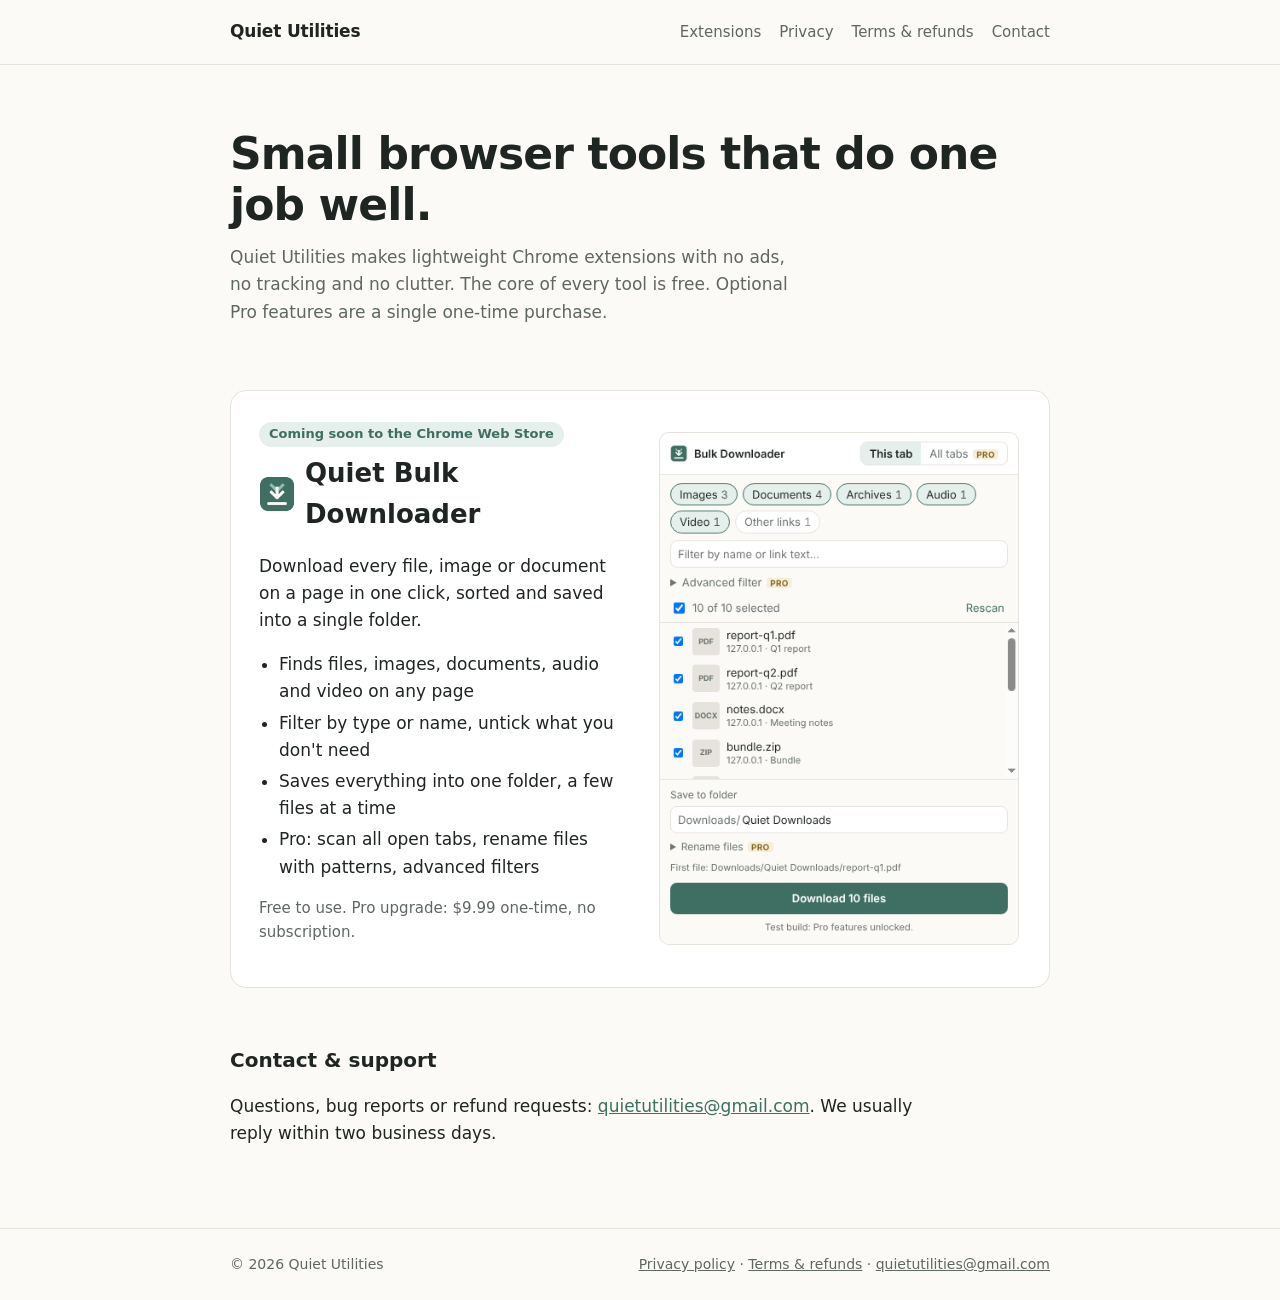
==== index.html @ 8c0a15ec "Add Quiet Utilities website: home, privacy policy, terms and refunds Co-Authored-By: Claude Opus 5.5" ====
<!doctype html>
<html lang="en">
<head>
  <meta charset="utf-8">
  <meta name="viewport" content="width=device-width, initial-scale=1">
  <title>Quiet Utilities</title>
  <meta name="description" content="Quiet Utilities makes small, focused browser extensions that do one job well.">
  <link rel="icon" href="favicon.png">
  <link rel="stylesheet" href="style.css">
</head>
<body>
  <header class="site"><div class="wrap">
    <a class="logo" href="./">Quiet Utilities</a>
    <nav><a href="#extensions">Extensions</a><a href="privacy.html">Privacy</a><a href="terms.html">Terms &amp; refunds</a><a href="#contact">Contact</a></nav>
  </div></header>

  <main class="wrap">
    <section class="hero">
      <h1>Small browser tools that do one job well.</h1>
      <p>Quiet Utilities makes lightweight Chrome extensions with no ads, no tracking and no clutter. The core of every tool is free. Optional Pro features are a single one-time purchase.</p>
    </section>

    <section id="extensions" class="product">
      <div>
        <span class="tag">Coming soon to the Chrome Web Store</span>
        <h2><img src="bulk-downloader-icon.png" alt="">Quiet Bulk Downloader</h2>
        <p>Download every file, image or document on a page in one click, sorted and saved into a single folder.</p>
        <ul class="features">
          <li>Finds files, images, documents, audio and video on any page</li>
          <li>Filter by type or name, untick what you don't need</li>
          <li>Saves everything into one folder, a few files at a time</li>
          <li>Pro: scan all open tabs, rename files with patterns, advanced filters</li>
        </ul>
        <p class="price">Free to use. Pro upgrade: $9.99 one-time, no subscription.</p>
      </div>
      <img class="shot" src="bulk-downloader-preview.png" alt="Quiet Bulk Downloader showing a list of files found on a page">
    </section>

    <section id="contact" class="doc" style="padding-top:0">
      <h2>Contact &amp; support</h2>
      <p>Questions, bug reports or refund requests: <a href="mailto:quietutilities@gmail.com">quietutilities@gmail.com</a>. We usually reply within two business days.</p>
    </section>
  </main>

  <footer><div class="wrap">
    <span>© 2026 Quiet Utilities</span>
    <span><a href="privacy.html">Privacy policy</a> · <a href="terms.html">Terms &amp; refunds</a> · <a href="mailto:quietutilities@gmail.com">quietutilities@gmail.com</a></span>
  </div></footer>
</body>
</html>
---- style.css ----
:root {
  --bg: #fbfaf7; --panel: #ffffff; --ink: #1f2522; --muted: #5f6763; --line: #e6e3dc;
  --accent: #3f6f62; --accent-soft: #e5efeb;
}
@media (prefers-color-scheme: dark) {
  :root { --bg: #151816; --panel: #1d211f; --ink: #e8ece9; --muted: #a2aba6; --line: #2d3330; --accent: #86bdad; --accent-soft: #22302b; }
}
* { box-sizing: border-box; }
body { margin: 0; background: var(--bg); color: var(--ink); font: 17px/1.6 system-ui, -apple-system, "Segoe UI", Roboto, sans-serif; }
a { color: var(--accent); }
.wrap { max-width: 860px; margin: 0 auto; padding: 0 20px; }
header.site { border-bottom: 1px solid var(--line); }
header.site .wrap { display: flex; align-items: center; justify-content: space-between; height: 64px; }
.logo { font-weight: 700; letter-spacing: -.01em; text-decoration: none; color: var(--ink); }
nav a { color: var(--muted); text-decoration: none; margin-left: 18px; font-size: 15px; }
nav a:hover { color: var(--ink); }
.hero { padding: 64px 0 40px; }
.hero h1 { font-size: clamp(30px, 5vw, 44px); line-height: 1.15; letter-spacing: -.02em; margin: 0 0 14px; }
.hero p { color: var(--muted); max-width: 560px; margin: 0; }
.product { display: grid; grid-template-columns: 1fr 1fr; gap: 32px; align-items: center; background: var(--panel); border: 1px solid var(--line); border-radius: 16px; padding: 28px; margin: 24px 0 56px; }
.product img.shot { width: 100%; max-width: 360px; border-radius: 10px; border: 1px solid var(--line); justify-self: center; }
.product h2 { margin: 6px 0 8px; font-size: 26px; display: flex; align-items: center; gap: 10px; }
.product h2 img { width: 36px; height: 36px; border-radius: 8px; }
.tag { display: inline-block; font-size: 13px; font-weight: 600; color: var(--accent); background: var(--accent-soft); border-radius: 999px; padding: 2px 10px; }
ul.features { padding-left: 20px; margin: 12px 0; }
ul.features li { margin: 4px 0; }
.price { color: var(--muted); font-size: 15px; }
section.doc { padding: 48px 0 64px; max-width: 700px; }
section.doc h1 { font-size: 34px; letter-spacing: -.02em; margin: 0 0 6px; }
section.doc .updated { color: var(--muted); margin: 0 0 28px; font-size: 15px; }
section.doc h2 { font-size: 20px; margin: 32px 0 6px; }
footer { border-top: 1px solid var(--line); color: var(--muted); font-size: 14px; }
footer .wrap { padding: 24px 20px; display: flex; flex-wrap: wrap; gap: 8px 20px; justify-content: space-between; }
footer a { color: var(--muted); }
@media (max-width: 680px) {
  .product { grid-template-columns: 1fr; padding: 20px; }
  nav a { margin-left: 12px; }
}
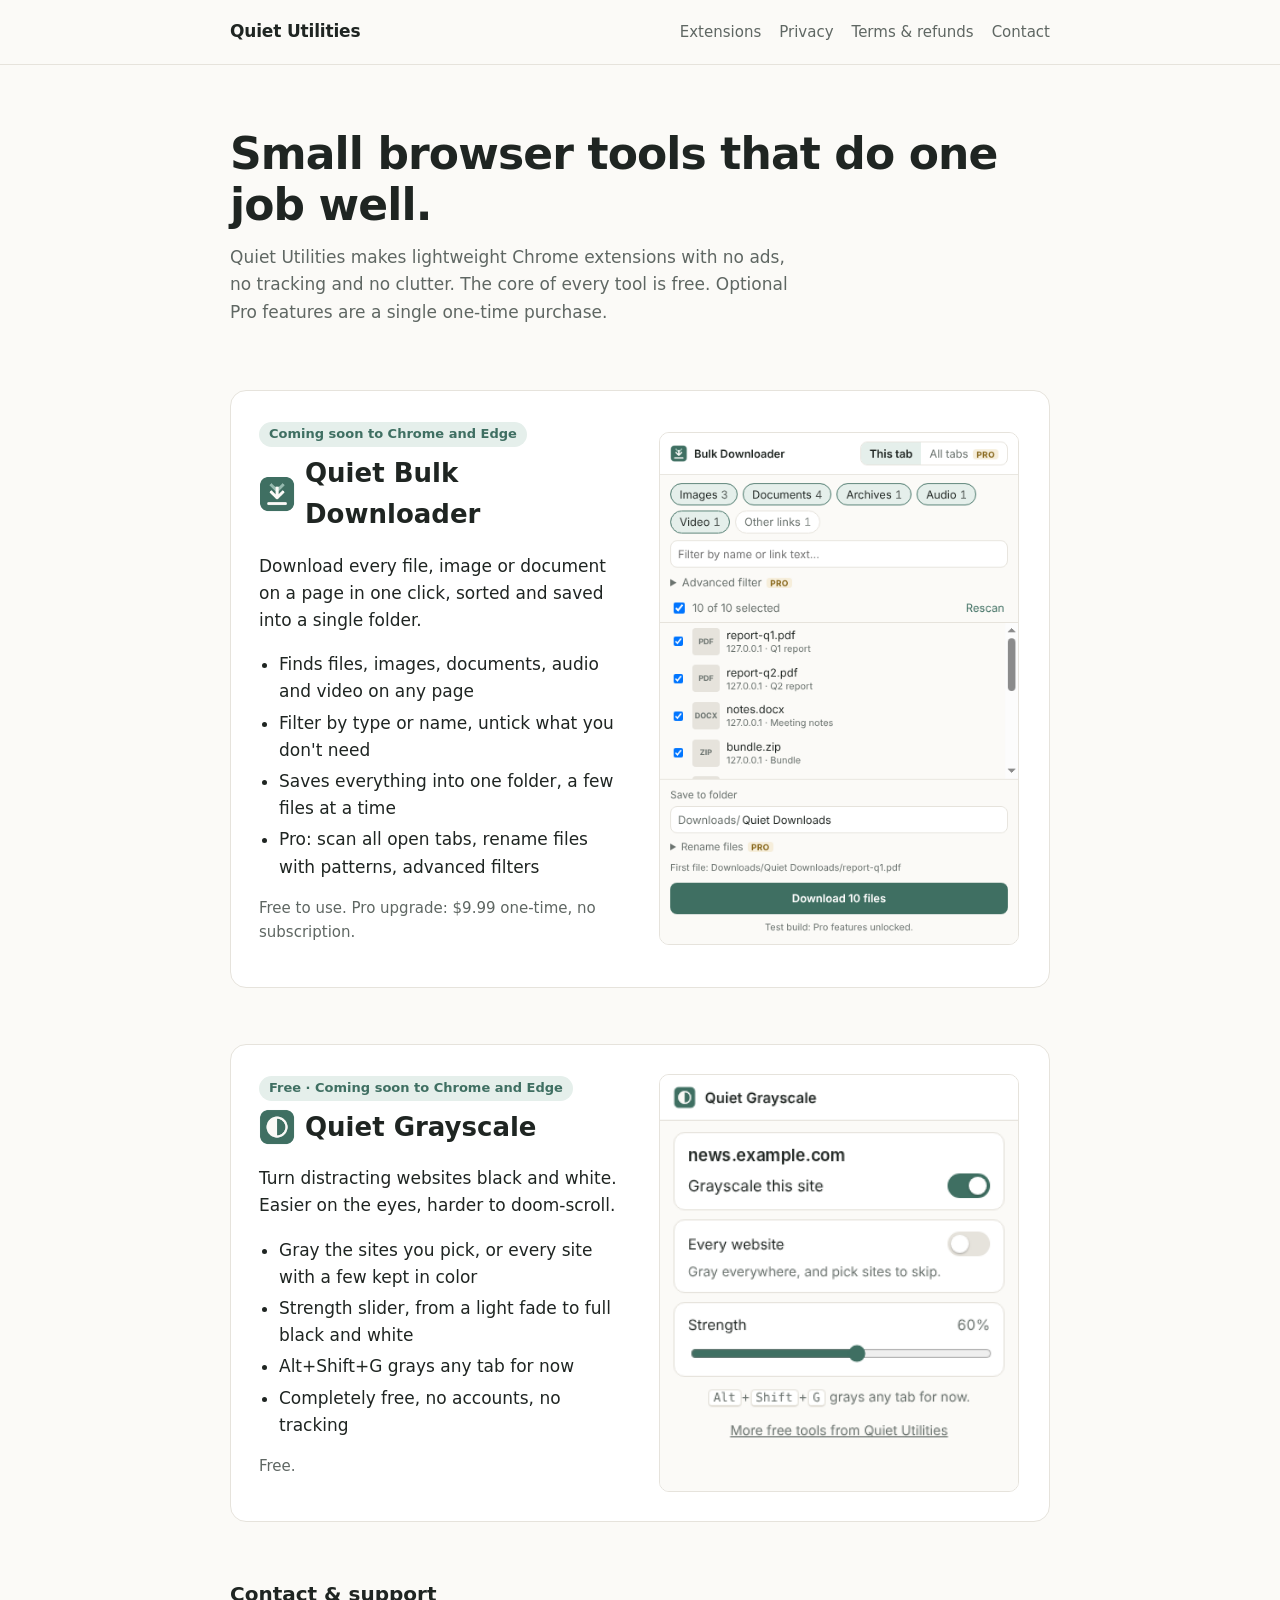
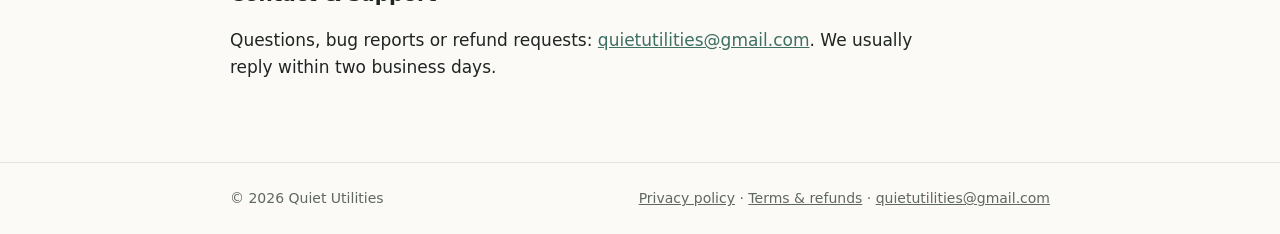
==== commit fdb81314: "Add Quiet Grayscale to site and privacy policy Co-Authored-By: Claude Opus 5.5 <noreply@anthropic.co" ====
--- a/index.html
+++ b/index.html
@@ -22,7 +22,7 @@
 
     <section id="extensions" class="product">
       <div>
-        <span class="tag">Coming soon to the Chrome Web Store</span>
+        <span class="tag">Coming soon to Chrome and Edge</span>
         <h2><img src="bulk-downloader-icon.png" alt="">Quiet Bulk Downloader</h2>
         <p>Download every file, image or document on a page in one click, sorted and saved into a single folder.</p>
         <ul class="features">
@@ -34,6 +34,22 @@
         <p class="price">Free to use. Pro upgrade: $9.99 one-time, no subscription.</p>
       </div>
       <img class="shot" src="bulk-downloader-preview.png" alt="Quiet Bulk Downloader showing a list of files found on a page">
+    </section>
+
+    <section class="product">
+      <div>
+        <span class="tag">Free · Coming soon to Chrome and Edge</span>
+        <h2><img src="grayscale-icon.png" alt="">Quiet Grayscale</h2>
+        <p>Turn distracting websites black and white. Easier on the eyes, harder to doom-scroll.</p>
+        <ul class="features">
+          <li>Gray the sites you pick, or every site with a few kept in color</li>
+          <li>Strength slider, from a light fade to full black and white</li>
+          <li>Alt+Shift+G grays any tab for now</li>
+          <li>Completely free, no accounts, no tracking</li>
+        </ul>
+        <p class="price">Free.</p>
+      </div>
+      <img class="shot" src="grayscale-preview.png" alt="Quiet Grayscale popup with the site switch turned on">
     </section>
 
     <section id="contact" class="doc" style="padding-top:0">
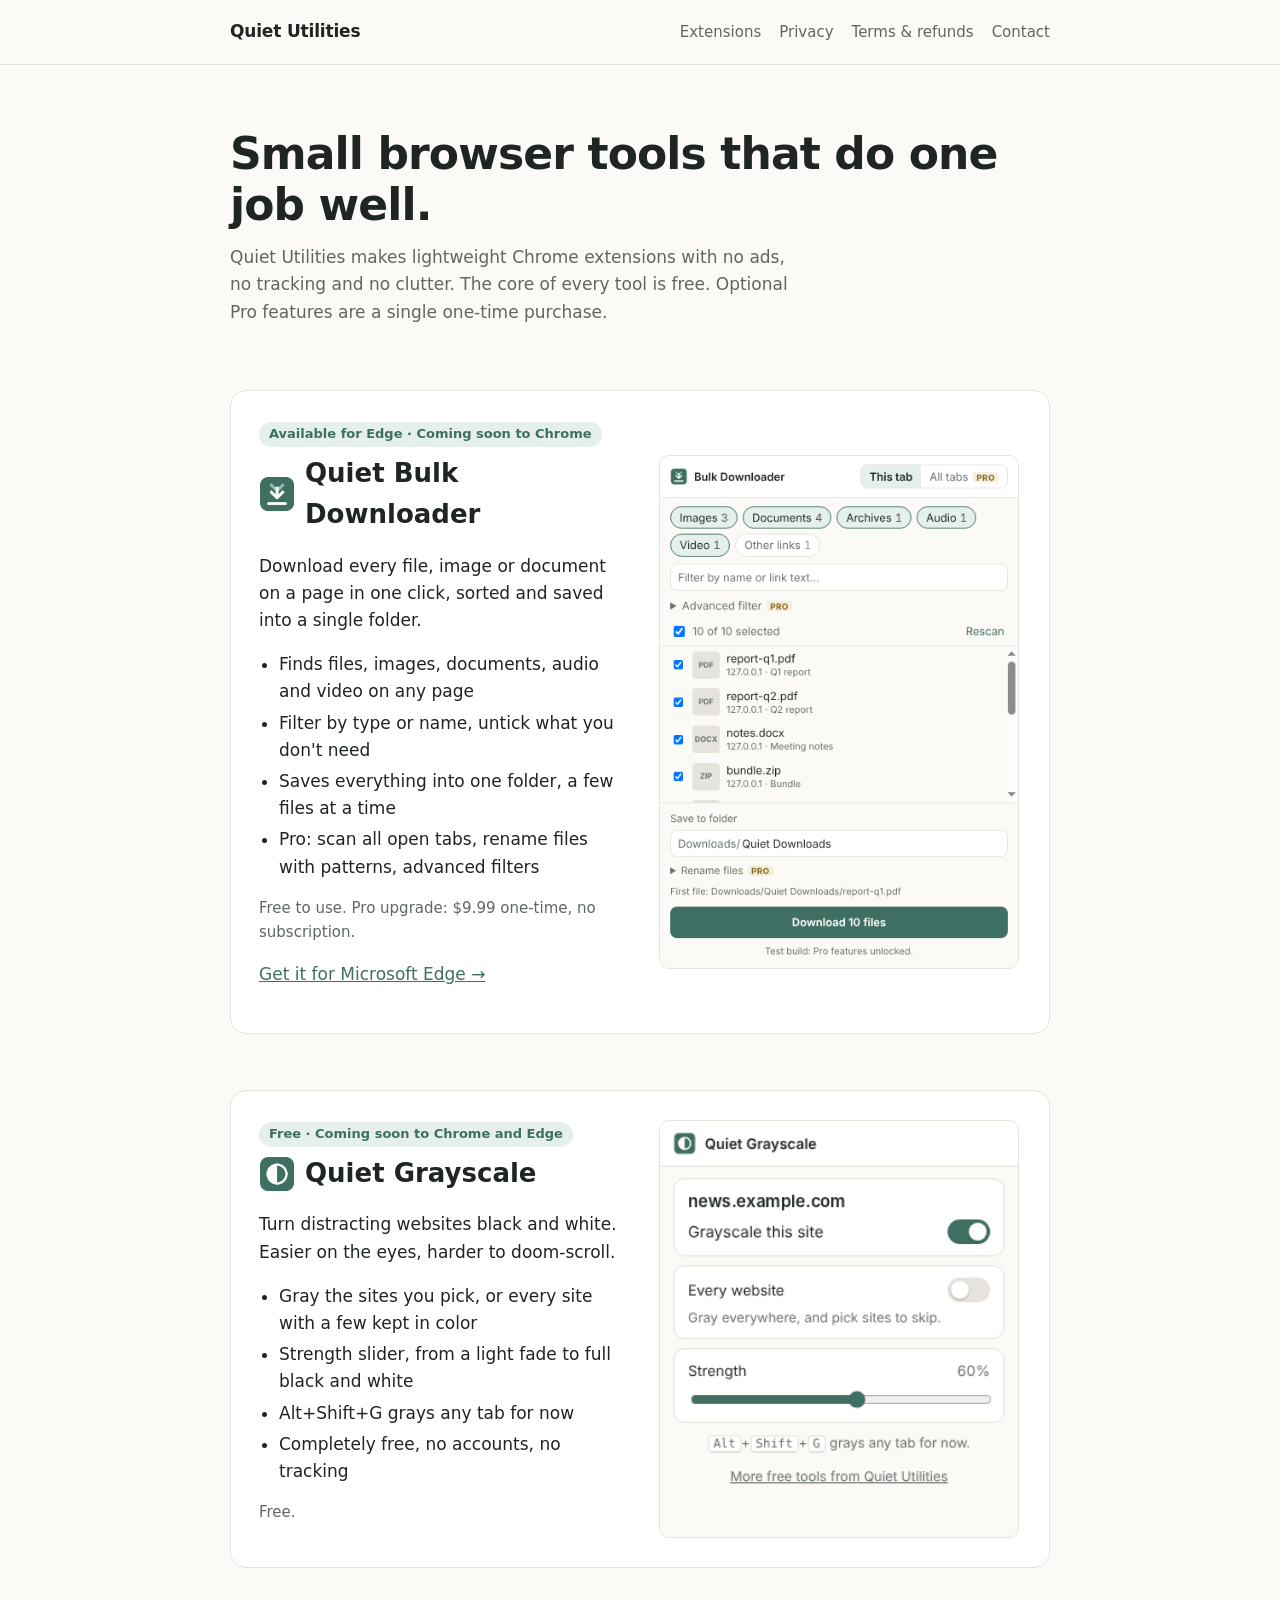
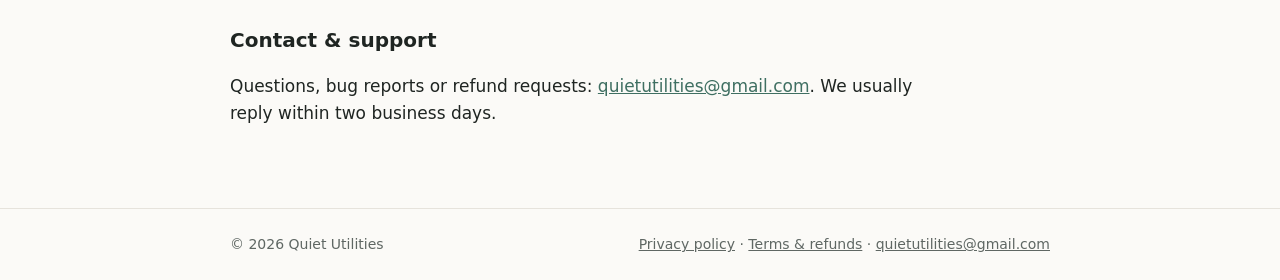
==== commit a06ddbee: "Bulk Downloader is live on Edge: add store link Co-Authored-By: Claude Opus 5.5 <noreply@anthropic.c" ====
--- a/index.html
+++ b/index.html
@@ -22,7 +22,7 @@
 
     <section id="extensions" class="product">
       <div>
-        <span class="tag">Coming soon to Chrome and Edge</span>
+        <span class="tag">Available for Edge · Coming soon to Chrome</span>
         <h2><img src="bulk-downloader-icon.png" alt="">Quiet Bulk Downloader</h2>
         <p>Download every file, image or document on a page in one click, sorted and saved into a single folder.</p>
         <ul class="features">
@@ -32,6 +32,7 @@
           <li>Pro: scan all open tabs, rename files with patterns, advanced filters</li>
         </ul>
         <p class="price">Free to use. Pro upgrade: $9.99 one-time, no subscription.</p>
+        <p><a href="https://microsoftedge.microsoft.com/addons/detail/cboiddakcfeodjbjgkhampacjakaopaa">Get it for Microsoft Edge &rarr;</a></p>
       </div>
       <img class="shot" src="bulk-downloader-preview.png" alt="Quiet Bulk Downloader showing a list of files found on a page">
     </section>
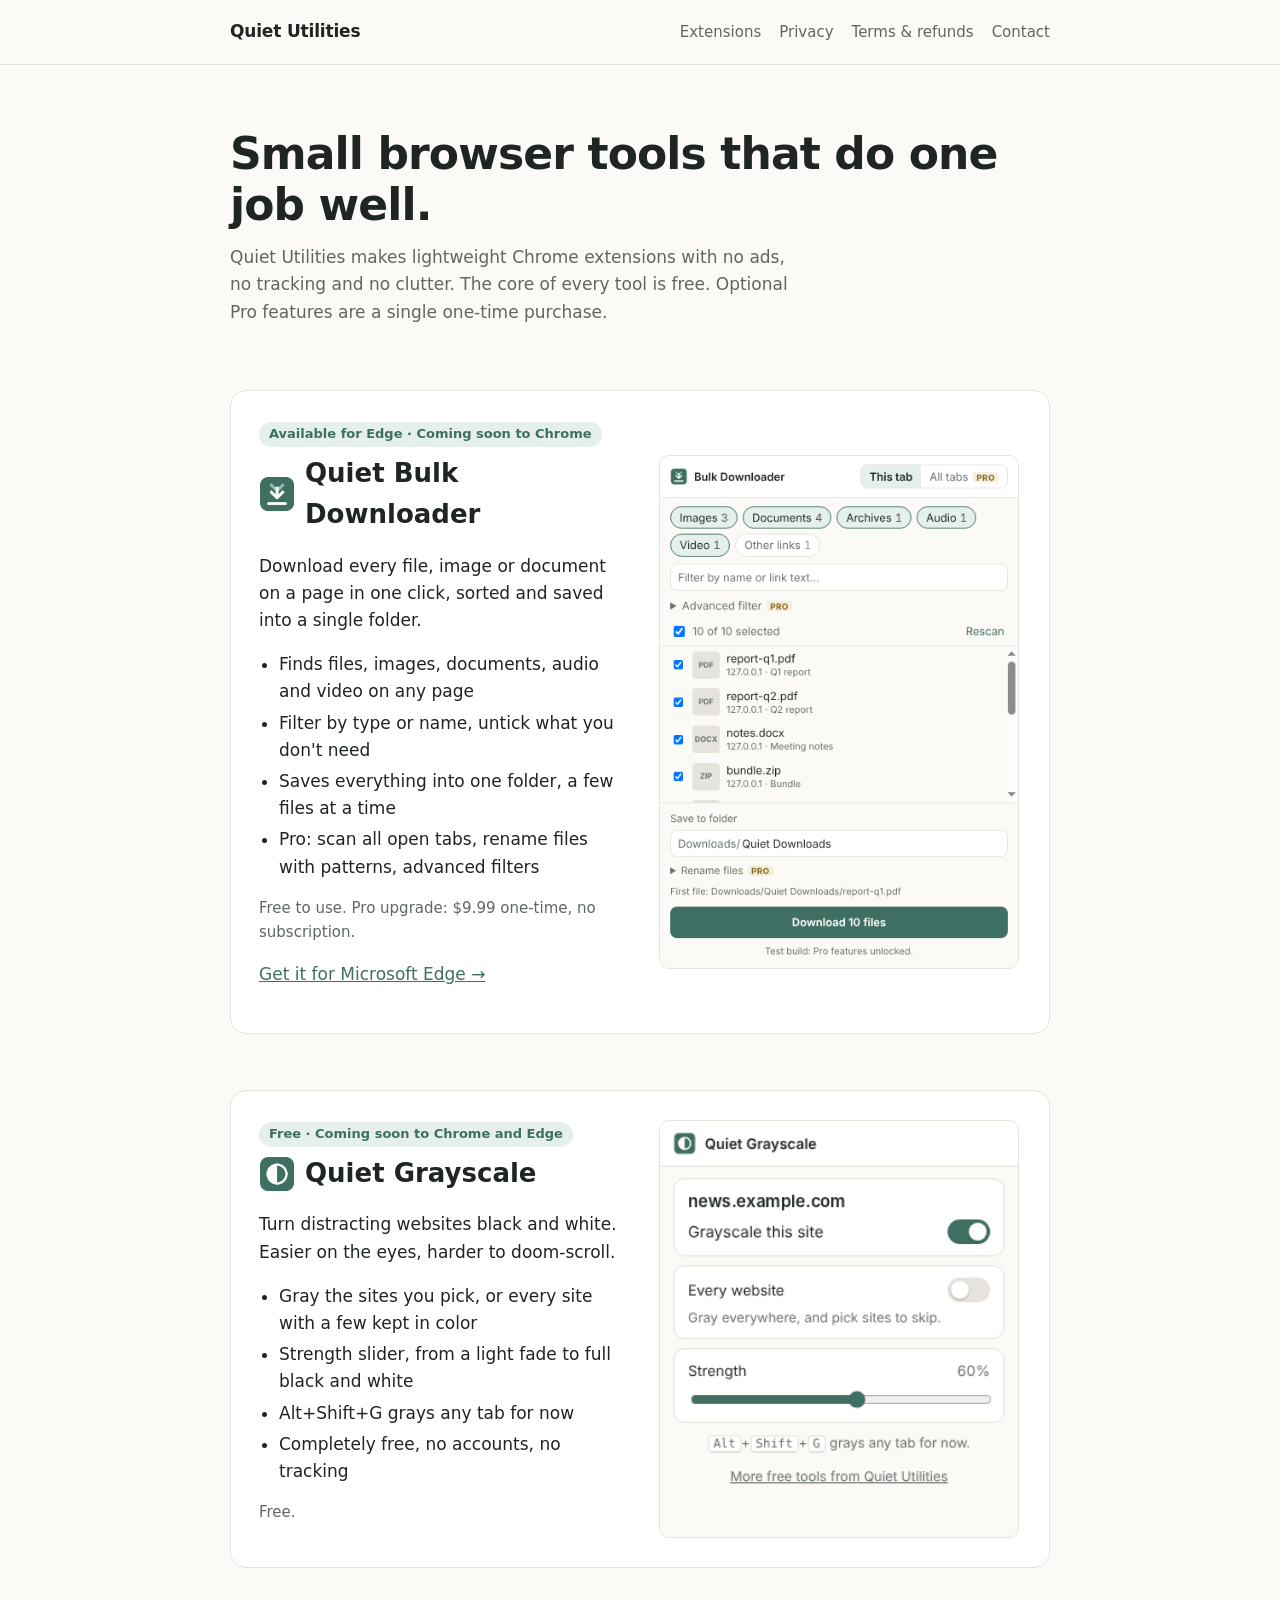
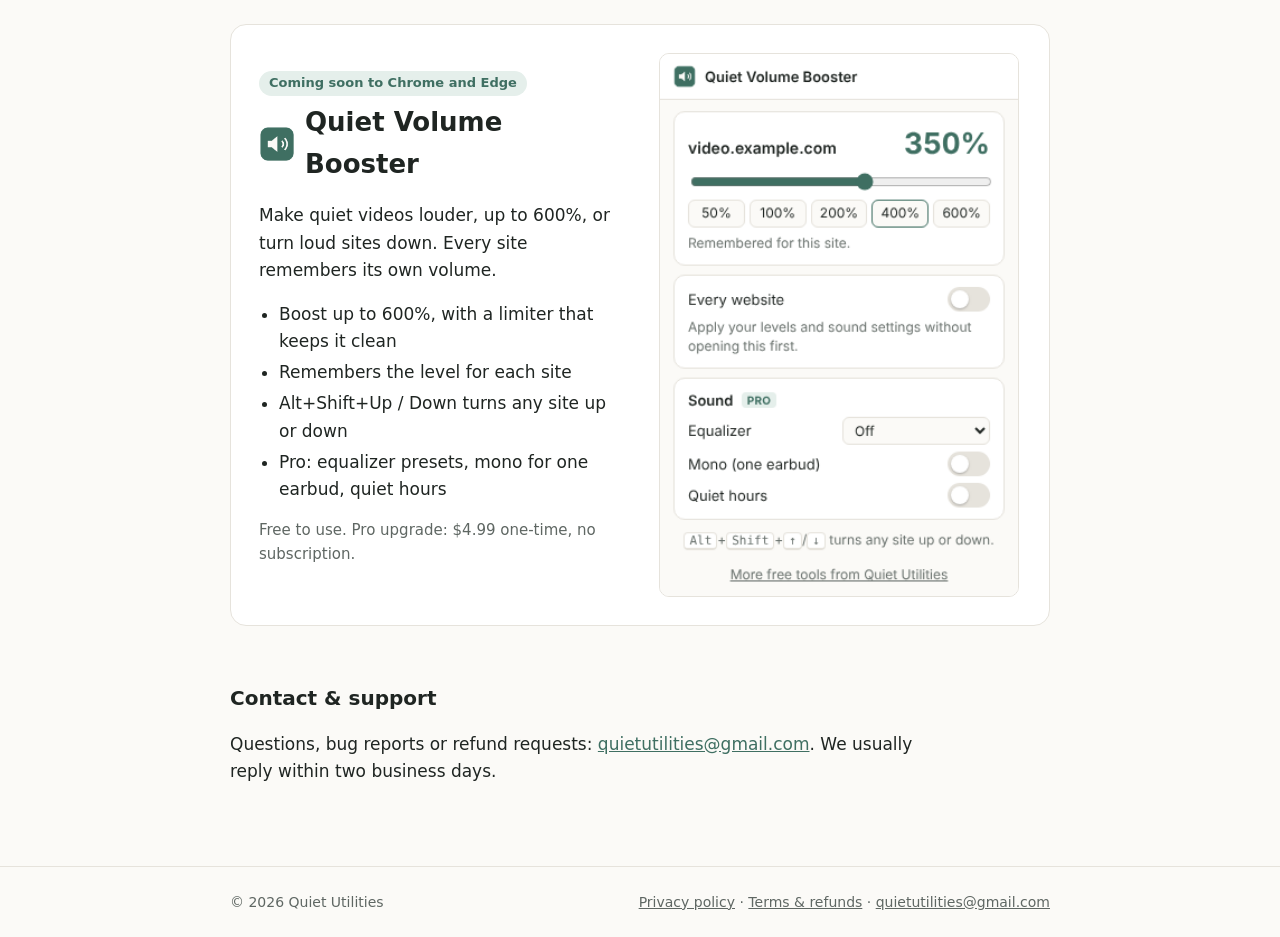
==== commit 9732f809: "Add Quiet Volume Booster card; privacy policy covers it Co-Authored-By: Claude Opus 5.5 <noreply@ant" ====
--- a/index.html
+++ b/index.html
@@ -53,6 +53,22 @@
       <img class="shot" src="grayscale-preview.png" alt="Quiet Grayscale popup with the site switch turned on">
     </section>
 
+    <section class="product">
+      <div>
+        <span class="tag">Coming soon to Chrome and Edge</span>
+        <h2><img src="volume-icon.png" alt="">Quiet Volume Booster</h2>
+        <p>Make quiet videos louder, up to 600%, or turn loud sites down. Every site remembers its own volume.</p>
+        <ul class="features">
+          <li>Boost up to 600%, with a limiter that keeps it clean</li>
+          <li>Remembers the level for each site</li>
+          <li>Alt+Shift+Up / Down turns any site up or down</li>
+          <li>Pro: equalizer presets, mono for one earbud, quiet hours</li>
+        </ul>
+        <p class="price">Free to use. Pro upgrade: $4.99 one-time, no subscription.</p>
+      </div>
+      <img class="shot" src="volume-preview.png" alt="Quiet Volume Booster popup boosting a video to 350%">
+    </section>
+
     <section id="contact" class="doc" style="padding-top:0">
       <h2>Contact &amp; support</h2>
       <p>Questions, bug reports or refund requests: <a href="mailto:quietutilities@gmail.com">quietutilities@gmail.com</a>. We usually reply within two business days.</p>
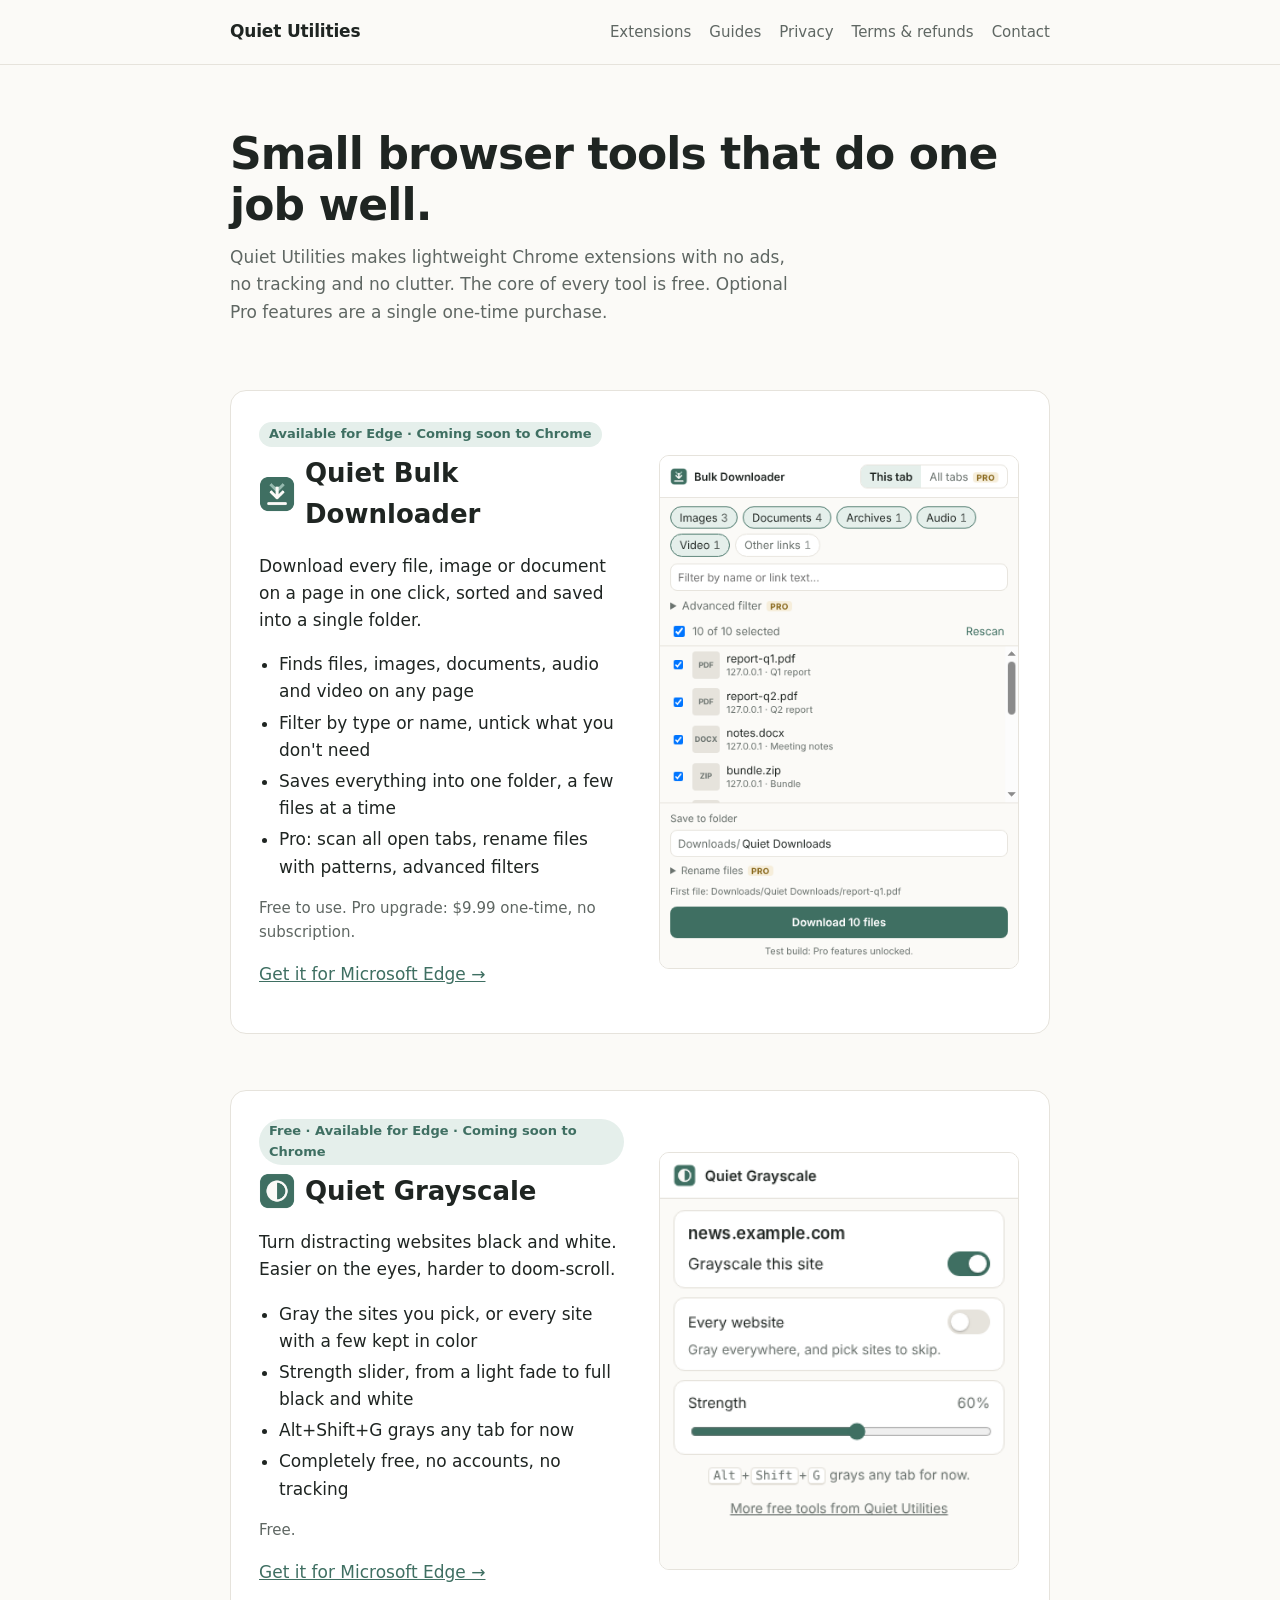
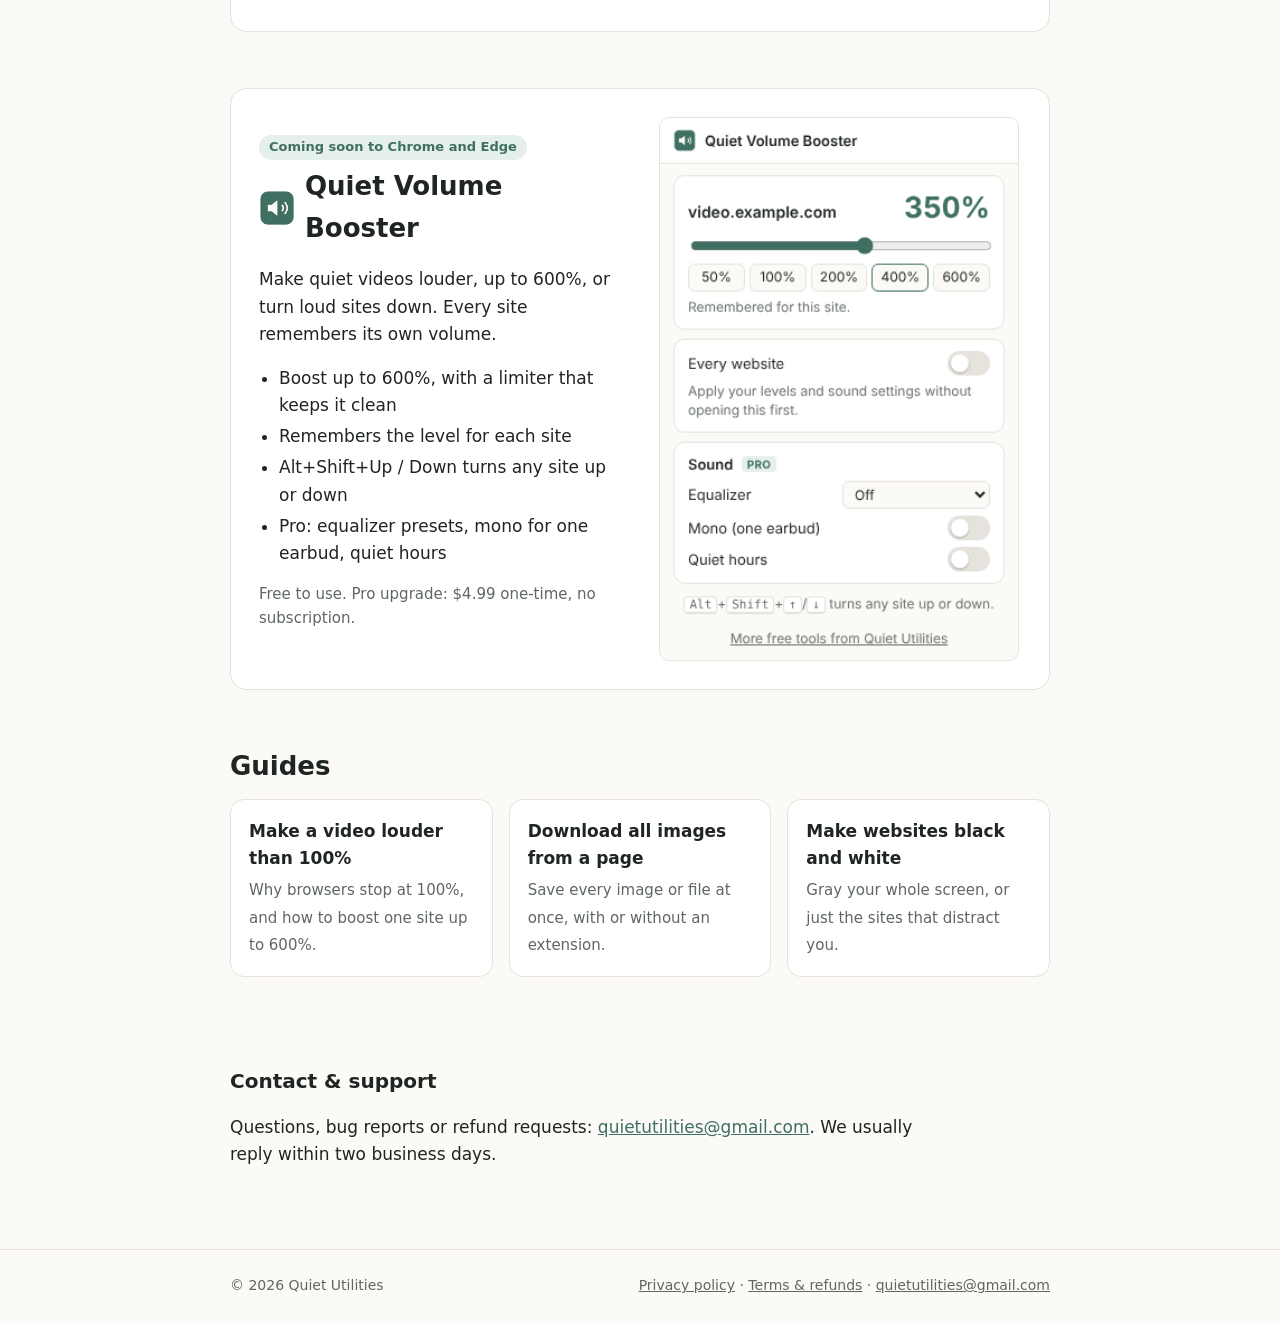
==== commit c4ee7282: "Add how-to guides, Guides section, Grayscale Edge link, sitemap and robots.txt Co-Authored-By: Claud" ====
--- a/index.html
+++ b/index.html
@@ -11,7 +11,7 @@
 <body>
   <header class="site"><div class="wrap">
     <a class="logo" href="./">Quiet Utilities</a>
-    <nav><a href="#extensions">Extensions</a><a href="privacy.html">Privacy</a><a href="terms.html">Terms &amp; refunds</a><a href="#contact">Contact</a></nav>
+    <nav><a href="#extensions">Extensions</a><a href="#guides">Guides</a><a href="privacy.html">Privacy</a><a href="terms.html">Terms &amp; refunds</a><a href="#contact">Contact</a></nav>
   </div></header>
 
   <main class="wrap">
@@ -39,7 +39,7 @@
 
     <section class="product">
       <div>
-        <span class="tag">Free · Coming soon to Chrome and Edge</span>
+        <span class="tag">Free · Available for Edge · Coming soon to Chrome</span>
         <h2><img src="grayscale-icon.png" alt="">Quiet Grayscale</h2>
         <p>Turn distracting websites black and white. Easier on the eyes, harder to doom-scroll.</p>
         <ul class="features">
@@ -49,6 +49,7 @@
           <li>Completely free, no accounts, no tracking</li>
         </ul>
         <p class="price">Free.</p>
+        <p><a href="https://microsoftedge.microsoft.com/addons/detail/nnmpboogglfnjoddhmpjcakbihffiaja">Get it for Microsoft Edge &rarr;</a></p>
       </div>
       <img class="shot" src="grayscale-preview.png" alt="Quiet Grayscale popup with the site switch turned on">
     </section>
@@ -69,6 +70,15 @@
       <img class="shot" src="volume-preview.png" alt="Quiet Volume Booster popup boosting a video to 350%">
     </section>
 
+    <section id="guides" class="guides">
+      <h2>Guides</h2>
+      <div class="guide-list">
+        <a href="guides/make-videos-louder.html"><strong>Make a video louder than 100%</strong><span>Why browsers stop at 100%, and how to boost one site up to 600%.</span></a>
+        <a href="guides/download-all-images-from-a-webpage.html"><strong>Download all images from a page</strong><span>Save every image or file at once, with or without an extension.</span></a>
+        <a href="guides/make-websites-black-and-white.html"><strong>Make websites black and white</strong><span>Gray your whole screen, or just the sites that distract you.</span></a>
+      </div>
+    </section>
+
     <section id="contact" class="doc" style="padding-top:0">
       <h2>Contact &amp; support</h2>
       <p>Questions, bug reports or refund requests: <a href="mailto:quietutilities@gmail.com">quietutilities@gmail.com</a>. We usually reply within two business days.</p>
--- a/style.css
+++ b/style.css
@@ -36,3 +36,30 @@
   .product { grid-template-columns: 1fr; padding: 20px; }
   nav a { margin-left: 12px; }
 }
+/* Guides */
+.guide .kicker { color: var(--accent); font-size: 14px; font-weight: 600; margin: 0 0 6px; }
+.guide .lede { color: var(--muted); font-size: 18px; margin: 10px 0 8px; }
+.guide h3 { font-size: 17px; margin: 22px 0 4px; }
+.guide ol, .guide ul { padding-left: 22px; }
+.guide li { margin: 5px 0; }
+.cta { display: flex; gap: 16px; align-items: flex-start; background: var(--panel); border: 1px solid var(--line); border-radius: 14px; padding: 20px; margin: 28px 0; }
+.cta > img { width: 48px; height: 48px; border-radius: 10px; flex: none; }
+.cta p { margin: 6px 0 0; color: var(--muted); font-size: 15px; }
+.cta .cta-links { color: var(--ink); }
+a.button { display: inline-block; background: var(--accent); color: var(--panel); text-decoration: none; font-weight: 600; border-radius: 8px; padding: 6px 14px; margin-right: 10px; }
+.guides { padding: 0 0 56px; }
+.guides h2 { font-size: 26px; margin: 0 0 12px; }
+.guide-list { display: grid; grid-template-columns: repeat(3, 1fr); gap: 16px; }
+.guide-list a { display: block; background: var(--panel); border: 1px solid var(--line); border-radius: 14px; padding: 18px; text-decoration: none; color: var(--ink); }
+.guide-list a:hover { border-color: var(--accent); }
+.guide-list strong { display: block; margin-bottom: 4px; }
+.guide-list span { color: var(--muted); font-size: 15px; }
+@media (max-width: 680px) { .guide-list { grid-template-columns: 1fr; } .cta { flex-direction: column; } }
+article.doc { padding: 48px 0 64px; max-width: 700px; }
+article.doc h1 { font-size: clamp(28px, 5vw, 34px); line-height: 1.2; letter-spacing: -.02em; margin: 0 0 6px; }
+article.doc h2 { font-size: 21px; margin: 34px 0 6px; }
+@media (max-width: 680px) {
+  header.site .wrap { height: auto; padding-top: 14px; padding-bottom: 12px; flex-direction: column; align-items: flex-start; gap: 6px; }
+  nav { display: flex; flex-wrap: wrap; gap: 4px 16px; }
+  nav a { margin-left: 0; }
+}
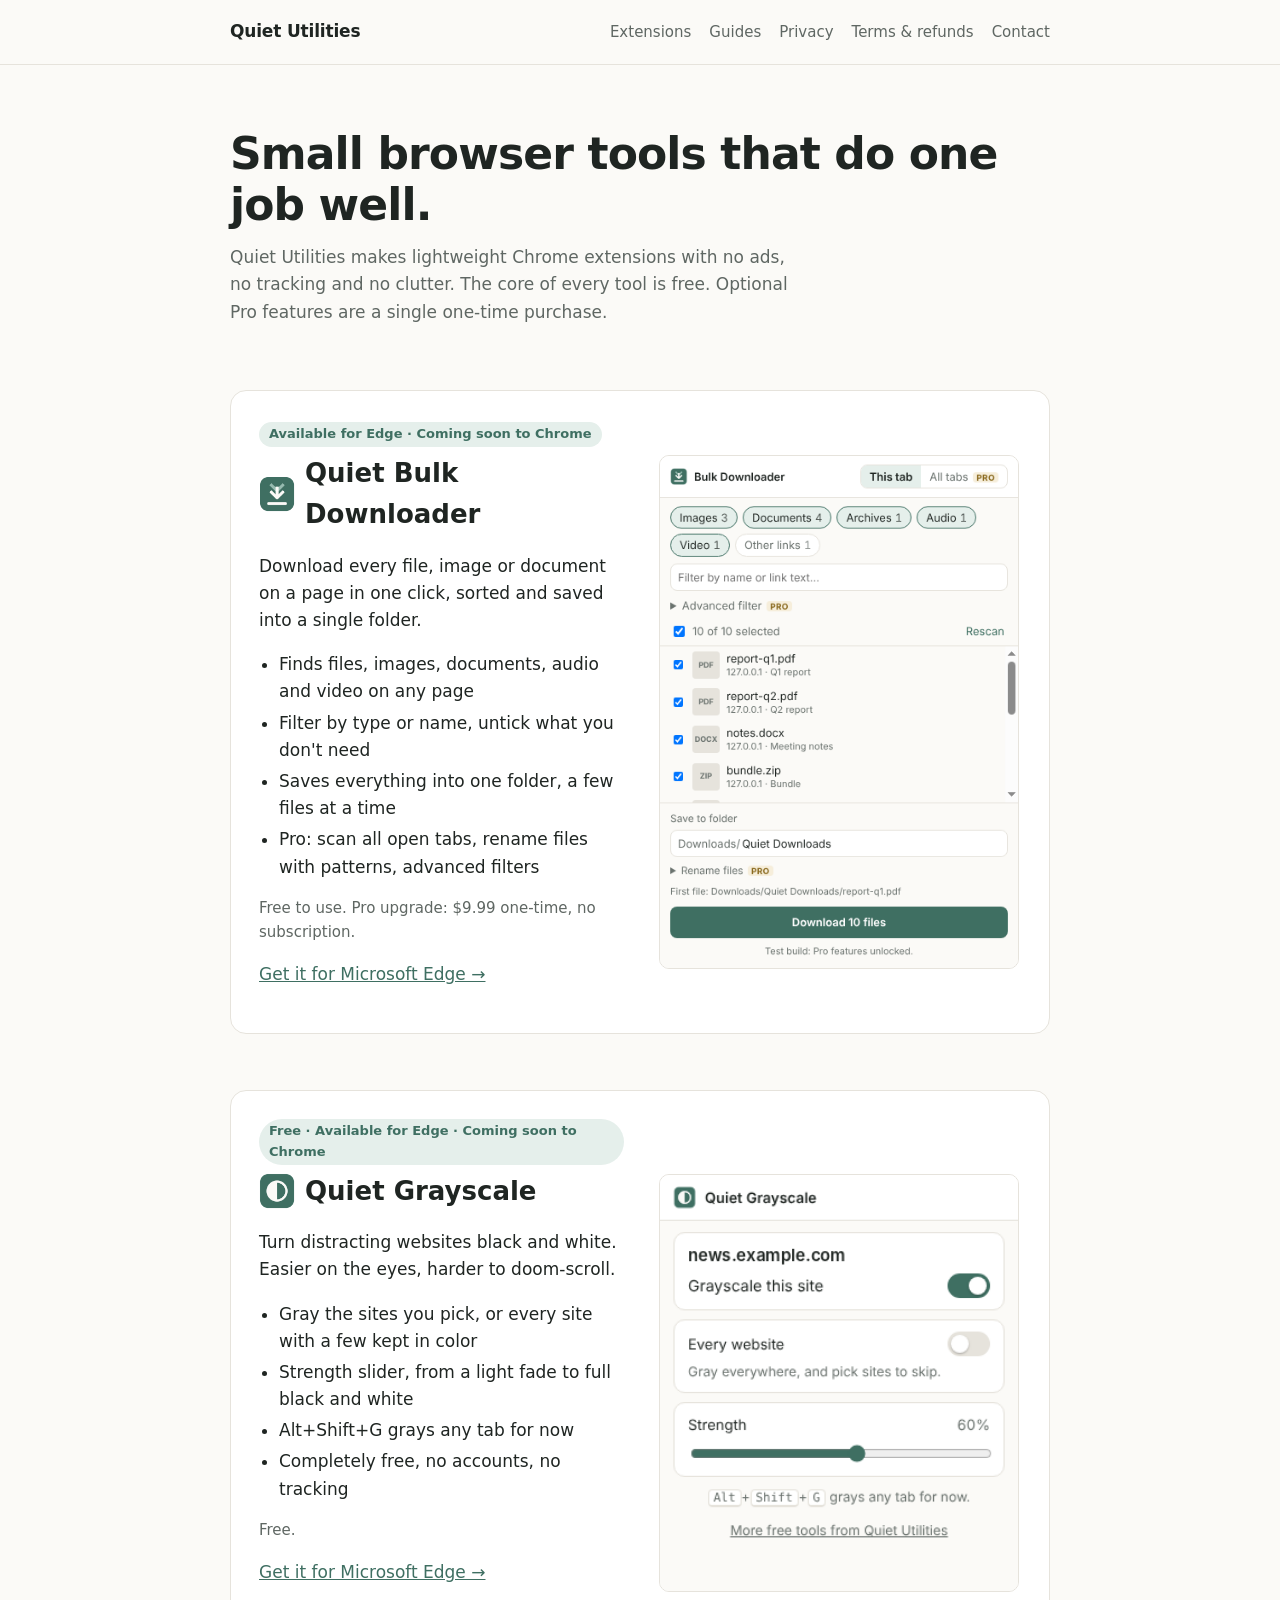
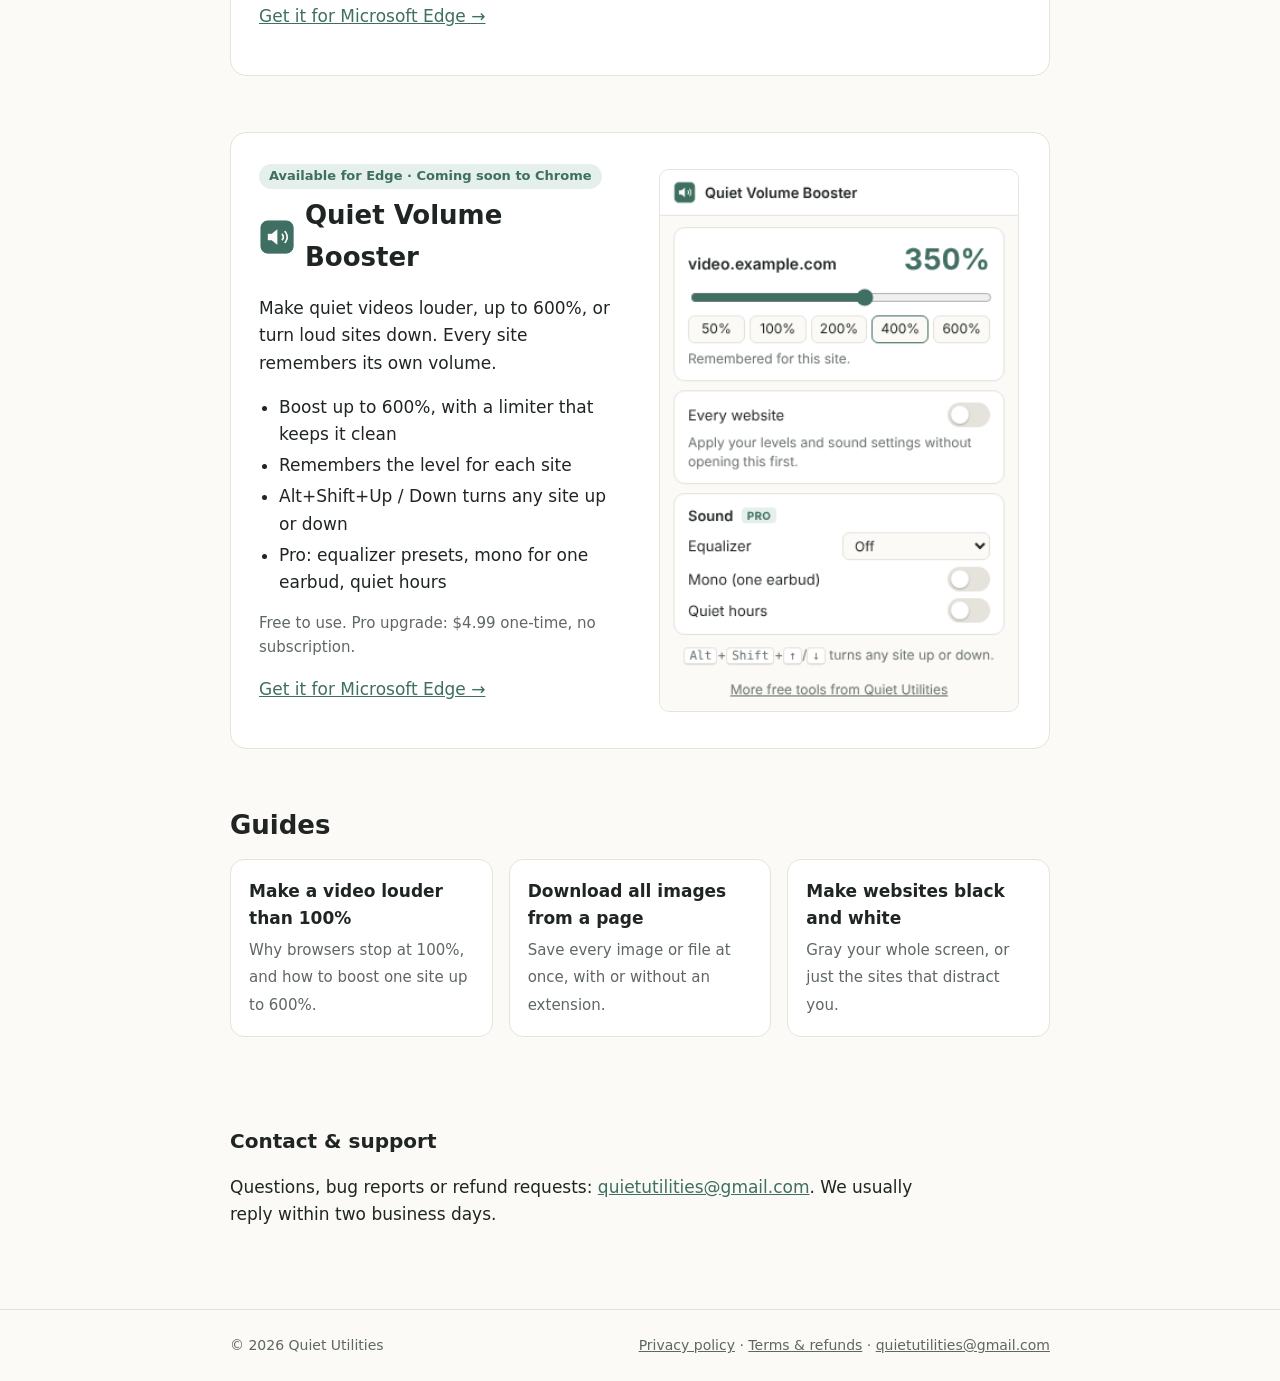
==== commit 2feeab22: "Link Grayscale and Volume Booster Edge listings Co-Authored-By: Claude Opus 5.5 <noreply@anthropic.c" ====
--- a/index.html
+++ b/index.html
@@ -50,13 +50,14 @@
         </ul>
         <p class="price">Free.</p>
         <p><a href="https://microsoftedge.microsoft.com/addons/detail/nnmpboogglfnjoddhmpjcakbihffiaja">Get it for Microsoft Edge &rarr;</a></p>
+        <p><a href="https://microsoftedge.microsoft.com/addons/detail/nnmpboogglfnjoddhmpjcakbihffiaja">Get it for Microsoft Edge &rarr;</a></p>
       </div>
       <img class="shot" src="grayscale-preview.png" alt="Quiet Grayscale popup with the site switch turned on">
     </section>
 
     <section class="product">
       <div>
-        <span class="tag">Coming soon to Chrome and Edge</span>
+        <span class="tag">Available for Edge · Coming soon to Chrome</span>
         <h2><img src="volume-icon.png" alt="">Quiet Volume Booster</h2>
         <p>Make quiet videos louder, up to 600%, or turn loud sites down. Every site remembers its own volume.</p>
         <ul class="features">
@@ -66,6 +67,7 @@
           <li>Pro: equalizer presets, mono for one earbud, quiet hours</li>
         </ul>
         <p class="price">Free to use. Pro upgrade: $4.99 one-time, no subscription.</p>
+        <p><a href="https://microsoftedge.microsoft.com/addons/detail/dkpmmlinfldfdhbpjomabmnhfjhincik">Get it for Microsoft Edge &rarr;</a></p>
       </div>
       <img class="shot" src="volume-preview.png" alt="Quiet Volume Booster popup boosting a video to 350%">
     </section>
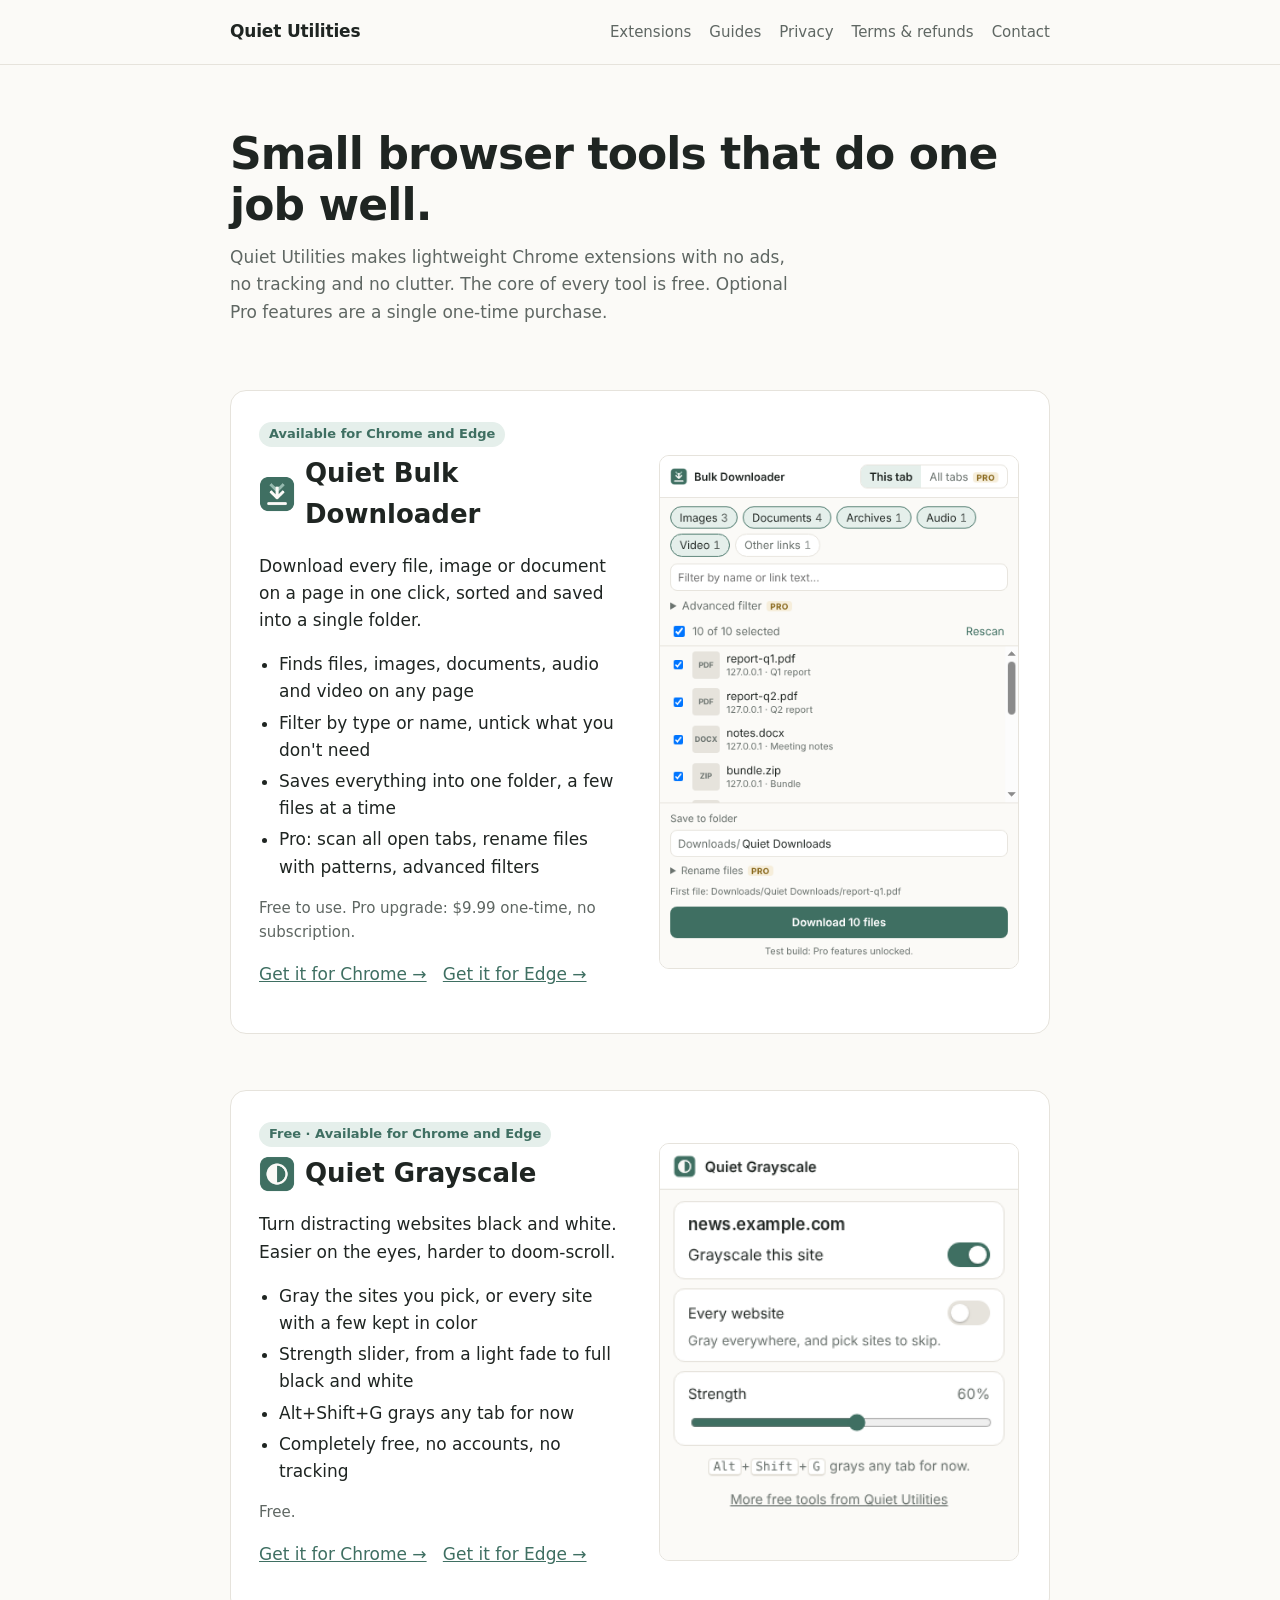
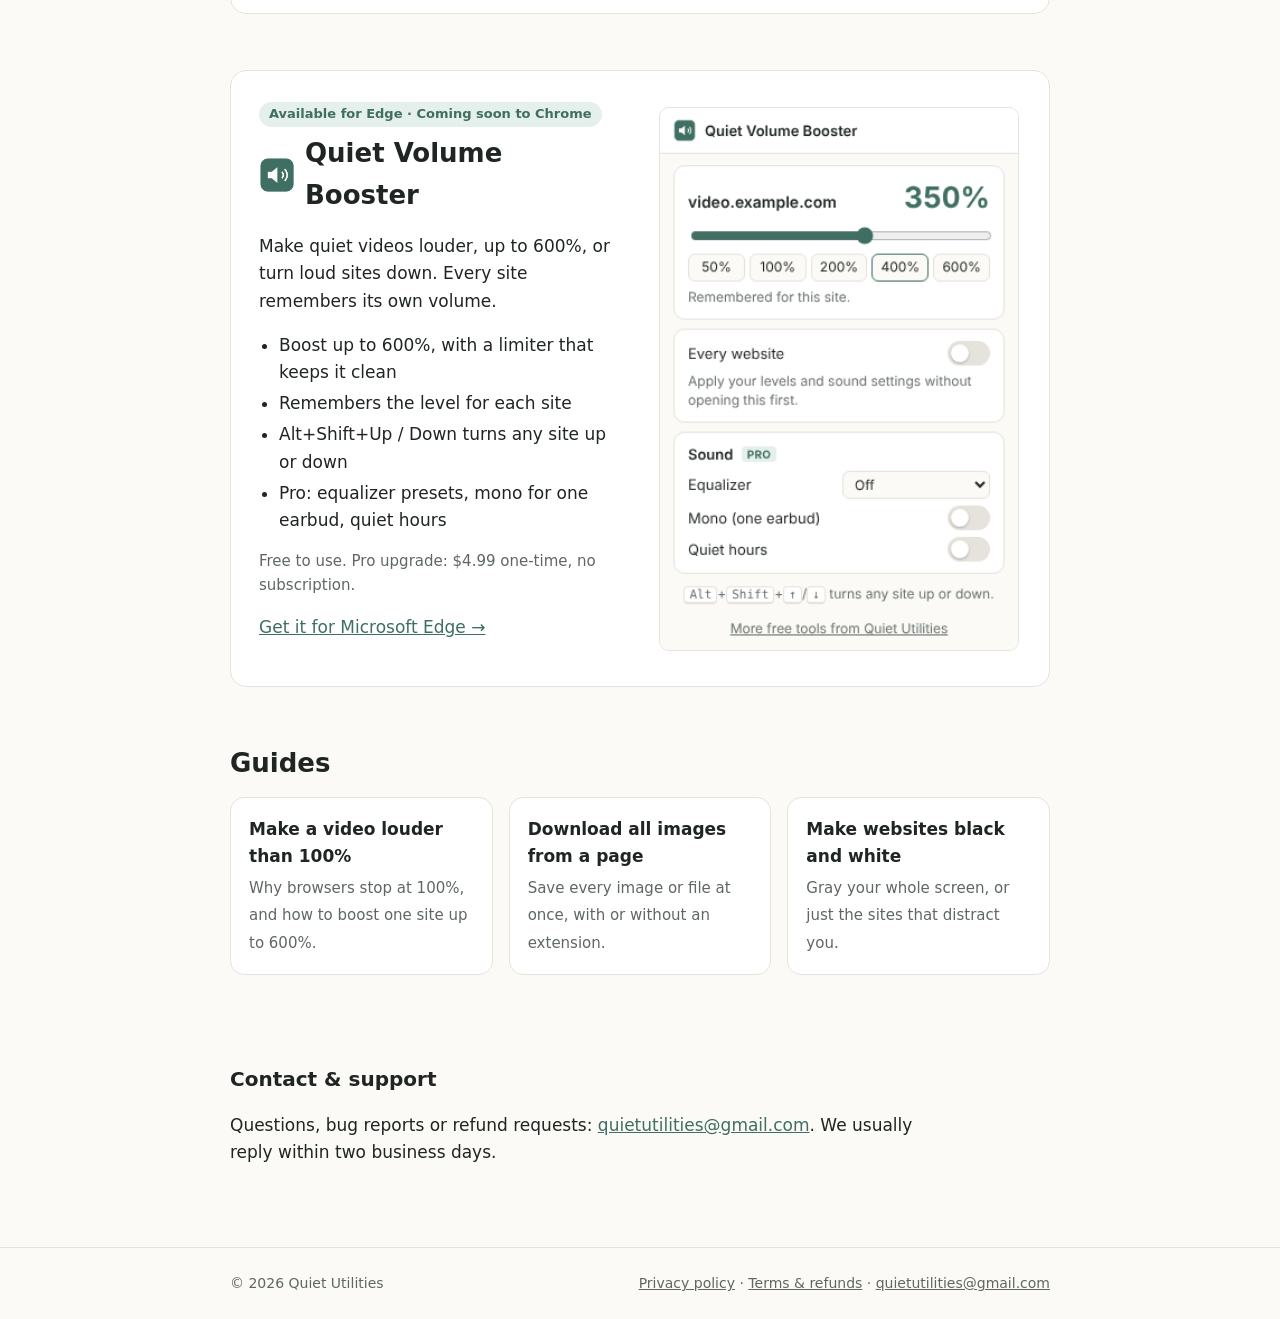
==== commit d2585bf2: "Link Chrome Web Store listings for Bulk Downloader and Grayscale Both went live on Chrome 2026-10-20" ====
--- a/index.html
+++ b/index.html
@@ -22,7 +22,7 @@
 
     <section id="extensions" class="product">
       <div>
-        <span class="tag">Available for Edge · Coming soon to Chrome</span>
+        <span class="tag">Available for Chrome and Edge</span>
         <h2><img src="bulk-downloader-icon.png" alt="">Quiet Bulk Downloader</h2>
         <p>Download every file, image or document on a page in one click, sorted and saved into a single folder.</p>
         <ul class="features">
@@ -32,14 +32,14 @@
           <li>Pro: scan all open tabs, rename files with patterns, advanced filters</li>
         </ul>
         <p class="price">Free to use. Pro upgrade: $9.99 one-time, no subscription.</p>
-        <p><a href="https://microsoftedge.microsoft.com/addons/detail/cboiddakcfeodjbjgkhampacjakaopaa">Get it for Microsoft Edge &rarr;</a></p>
+        <p><a href="https://chromewebstore.google.com/detail/quiet-bulk-downloader/egekfgjldnkhelljbpbkgebahhgikjej">Get it for Chrome &rarr;</a> &nbsp; <a href="https://microsoftedge.microsoft.com/addons/detail/cboiddakcfeodjbjgkhampacjakaopaa">Get it for Edge &rarr;</a></p>
       </div>
       <img class="shot" src="bulk-downloader-preview.png" alt="Quiet Bulk Downloader showing a list of files found on a page">
     </section>
 
     <section class="product">
       <div>
-        <span class="tag">Free · Available for Edge · Coming soon to Chrome</span>
+        <span class="tag">Free · Available for Chrome and Edge</span>
         <h2><img src="grayscale-icon.png" alt="">Quiet Grayscale</h2>
         <p>Turn distracting websites black and white. Easier on the eyes, harder to doom-scroll.</p>
         <ul class="features">
@@ -49,8 +49,7 @@
           <li>Completely free, no accounts, no tracking</li>
         </ul>
         <p class="price">Free.</p>
-        <p><a href="https://microsoftedge.microsoft.com/addons/detail/nnmpboogglfnjoddhmpjcakbihffiaja">Get it for Microsoft Edge &rarr;</a></p>
-        <p><a href="https://microsoftedge.microsoft.com/addons/detail/nnmpboogglfnjoddhmpjcakbihffiaja">Get it for Microsoft Edge &rarr;</a></p>
+        <p><a href="https://chromewebstore.google.com/detail/quiet-grayscale/ogbffiiboabbpcjgekdkackmgfhfggkl">Get it for Chrome &rarr;</a> &nbsp; <a href="https://microsoftedge.microsoft.com/addons/detail/nnmpboogglfnjoddhmpjcakbihffiaja">Get it for Edge &rarr;</a></p>
       </div>
       <img class="shot" src="grayscale-preview.png" alt="Quiet Grayscale popup with the site switch turned on">
     </section>
